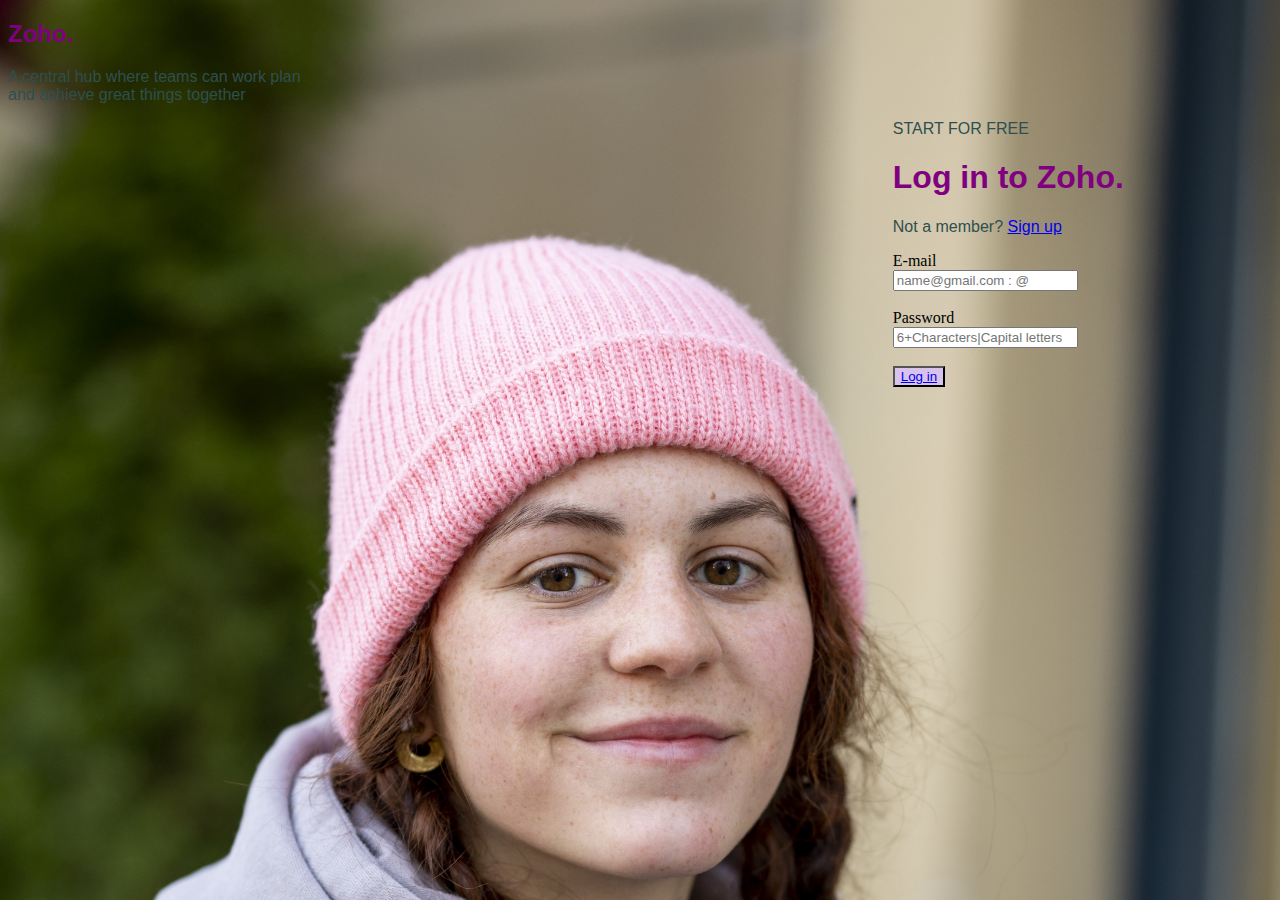
==== loginform.html @ 5eabdaeb "forms" ====
<!DOCTYPE html>
<html lang="en">
<head>
    <meta charset="UTF-8">
    <meta http-equiv="X-UA-Compatible" content="IE=edge">
    <meta name="viewport" content="width=device-width, initial-scale=1.0">
    <title>Document</title>
    <style>
        .loginform{
            color:purple;
            margin-left: 70%;
            
            
        }
        body{background-image:url(images/splash.jpg) ;
            background-repeat: no-repeat;
            background-size: 100%;
        
        }
        .header{
            color: purple; 
            font-family: Arial,sans-serif;  
        }
        p{
            font-family: Arial,sans-serif;
            color:darkslategrey;
        }
        .head{
            font-family: Arial,sans-serif;
        }

        #button{
            color: black;
            background-color: rgb(216, 195, 236);
        }
        label{
            color: black;
        }
    
        
    </style>

</head>
<body>
    <h2 class="header">Zoho.</h2>
    <p>A central hub where teams can work plan <br> and achieve great things together</p>
    <form class="loginform">
        <p>START FOR FREE</p> 
       <h1 class="head">Log in to Zoho.</h1>
       <p>Not a member? <a href="index.html">Sign up</a>
       </p>
       <label>E-mail</label>
       <br/>
       <input type="email" placeholder="name@gmail.com : &commat;"/>
       <br/>
       <br/>
       <label>Password</label>
       <br/>
       <input type="password" placeholder="6+Characters|Capital letters"/>
       <br/>
       <br/>
       <button type="button" id="button"><a href="tables.html">Log in</a></button>

    </form>
</body>
</html>
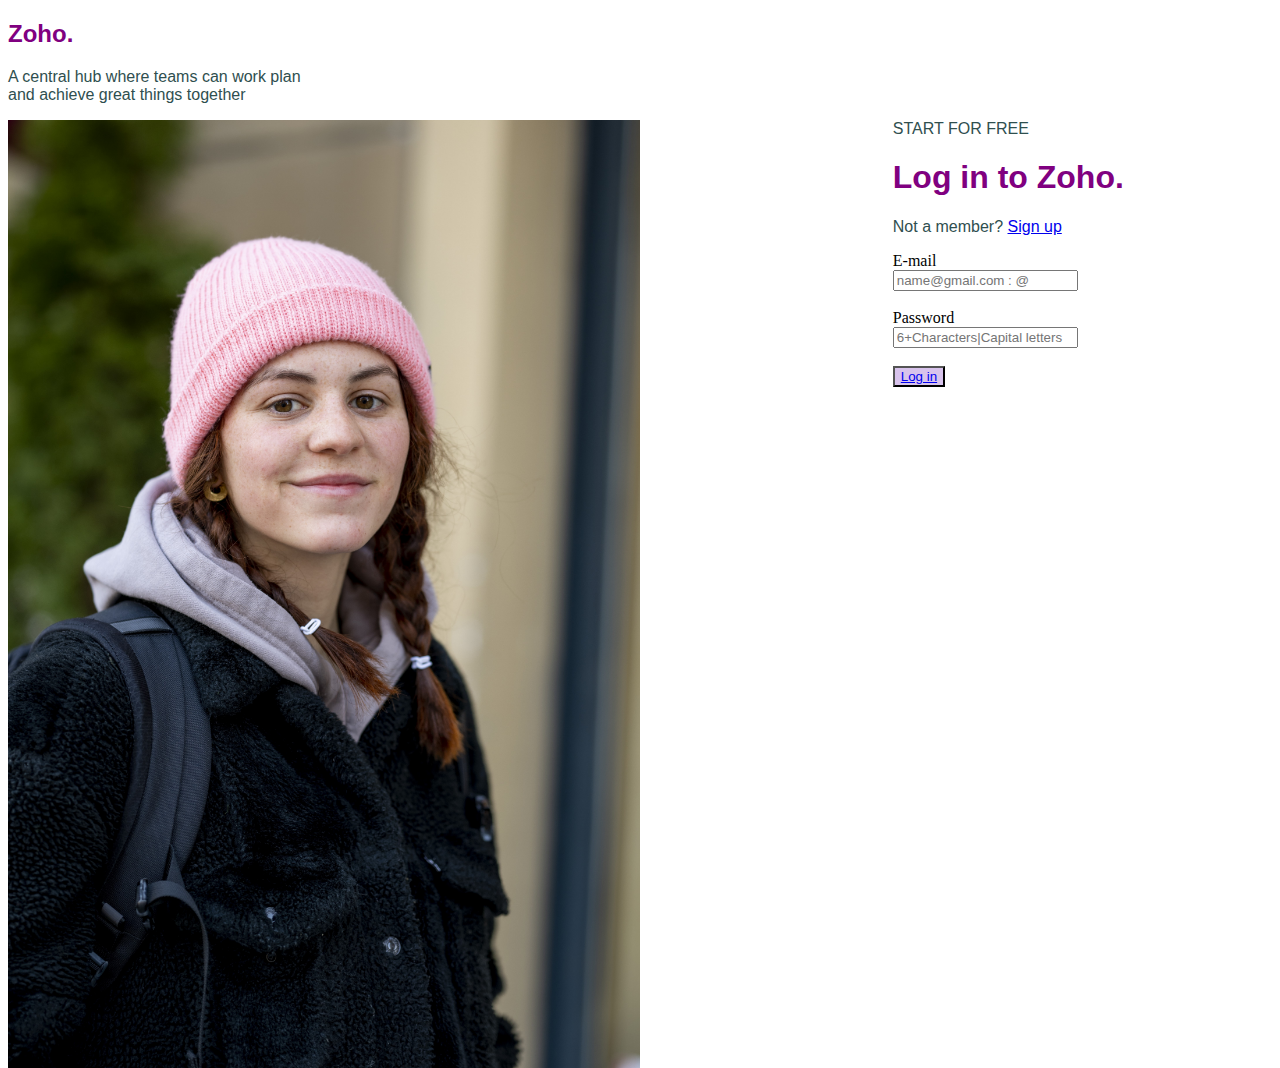
==== commit 32caf319: "forms" ====
--- a/loginform.html
+++ b/loginform.html
@@ -9,22 +9,18 @@
         .loginform{
             color:purple;
             margin-left: 70%;
-            
-            
         }
-        body{background-image:url(images/splash.jpg) ;
-            background-repeat: no-repeat;
-            background-size: 100%;
-        
-        }
+    
         .header{
             color: purple; 
             font-family: Arial,sans-serif;  
         }
+
         p{
             font-family: Arial,sans-serif;
             color:darkslategrey;
         }
+
         .head{
             font-family: Arial,sans-serif;
         }
@@ -36,6 +32,13 @@
         label{
             color: black;
         }
+        
+        #img{
+            float: left;
+            width: 50%;
+            height: fit-content;
+        }
+
     
         
     </style>
@@ -44,6 +47,7 @@
 <body>
     <h2 class="header">Zoho.</h2>
     <p>A central hub where teams can work plan <br> and achieve great things together</p>
+    <img id="img" src="images/splash.jpg" alt="Zoho">
     <form class="loginform">
         <p>START FOR FREE</p> 
        <h1 class="head">Log in to Zoho.</h1>
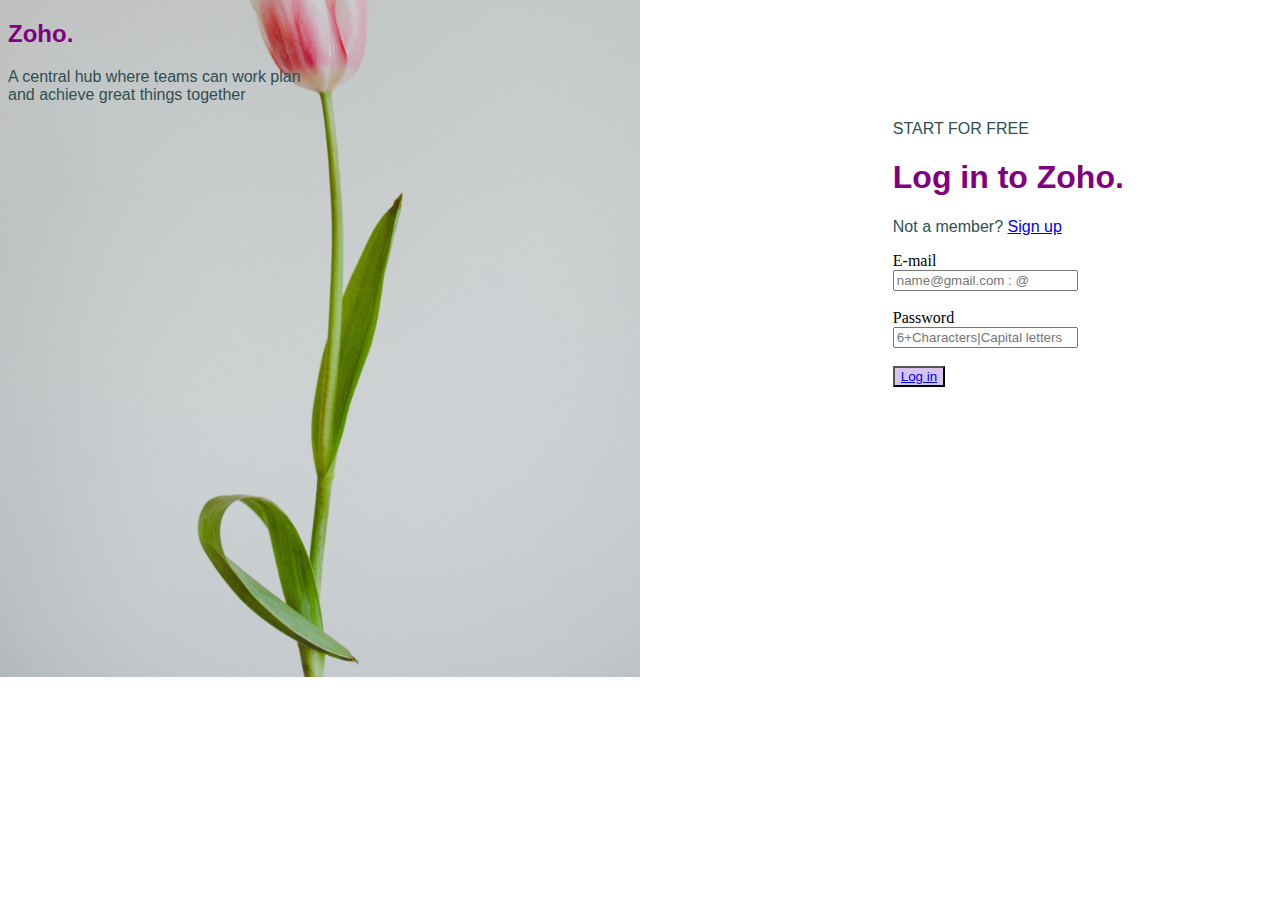
==== commit 35214169: "forms" ====
--- a/loginform.html
+++ b/loginform.html
@@ -4,7 +4,7 @@
     <meta charset="UTF-8">
     <meta http-equiv="X-UA-Compatible" content="IE=edge">
     <meta name="viewport" content="width=device-width, initial-scale=1.0">
-    <title>Document</title>
+    <title>Login to Zoho</title>
     <style>
         .loginform{
             color:purple;
@@ -32,11 +32,18 @@
         label{
             color: black;
         }
-        
+
         #img{
             float: left;
             width: 50%;
             height: fit-content;
+        }
+        .mydiv{
+            background-image: url("images/tulip.jpg") ;
+            background-repeat: no-repeat;
+            background-position: left;
+            background-size: 50%; 
+
         }
 
     
@@ -44,10 +51,10 @@
     </style>
 
 </head>
-<body>
+<body class="mydiv">
     <h2 class="header">Zoho.</h2>
     <p>A central hub where teams can work plan <br> and achieve great things together</p>
-    <img id="img" src="images/splash.jpg" alt="Zoho">
+    <!-- <img id="img" src="images/splash.jpg" alt="Zoho"> -->
     <form class="loginform">
         <p>START FOR FREE</p> 
        <h1 class="head">Log in to Zoho.</h1>
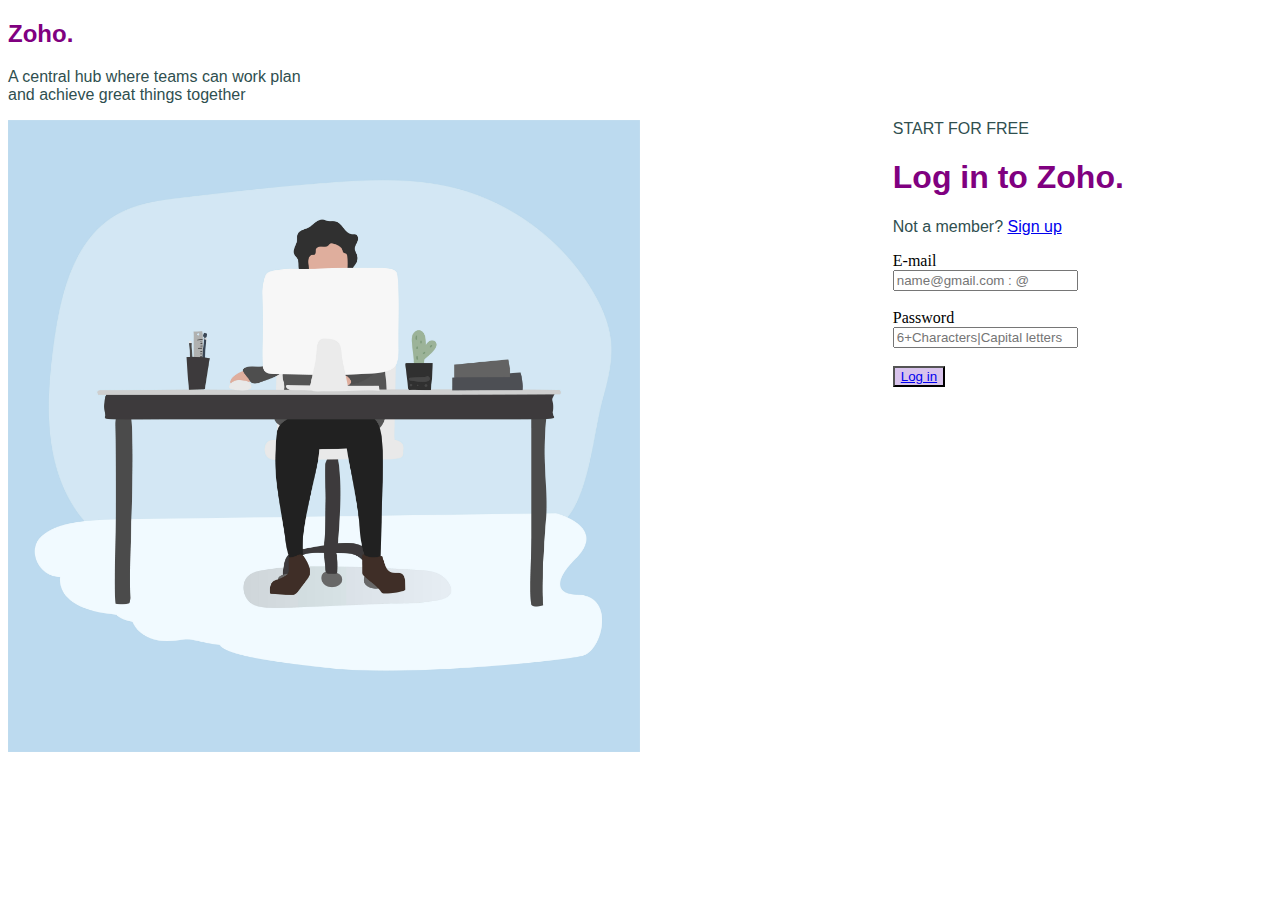
==== commit 2b78d393: "forms" ====
--- a/loginform.html
+++ b/loginform.html
@@ -5,56 +5,15 @@
     <meta http-equiv="X-UA-Compatible" content="IE=edge">
     <meta name="viewport" content="width=device-width, initial-scale=1.0">
     <title>Login to Zoho</title>
-    <style>
-        .loginform{
-            color:purple;
-            margin-left: 70%;
-        }
-    
-        .header{
-            color: purple; 
-            font-family: Arial,sans-serif;  
-        }
-
-        p{
-            font-family: Arial,sans-serif;
-            color:darkslategrey;
-        }
-
-        .head{
-            font-family: Arial,sans-serif;
-        }
-
-        #button{
-            color: black;
-            background-color: rgb(216, 195, 236);
-        }
-        label{
-            color: black;
-        }
-
-        #img{
-            float: left;
-            width: 50%;
-            height: fit-content;
-        }
-        .mydiv{
-            background-image: url("images/tulip.jpg") ;
-            background-repeat: no-repeat;
-            background-position: left;
-            background-size: 50%; 
-
-        }
-
-    
-        
-    </style>
+    <link rel="stylesheet" href="login.css">
 
 </head>
 <body class="mydiv">
     <h2 class="header">Zoho.</h2>
     <p>A central hub where teams can work plan <br> and achieve great things together</p>
-    <!-- <img id="img" src="images/splash.jpg" alt="Zoho"> -->
+
+    <div class="div">
+    <img id="img" src="images/blck.jpg" alt="Zoho">
     <form class="loginform">
         <p>START FOR FREE</p> 
        <h1 class="head">Log in to Zoho.</h1>
@@ -71,6 +30,7 @@
        <br/>
        <br/>
        <button type="button" id="button"><a href="tables.html">Log in</a></button>
+    </div>
 
     </form>
 </body>
--- a/login.css
+++ b/login.css
@@ -0,0 +1,42 @@
+.loginform{
+    color:purple;
+    margin-left: 70%;
+}
+
+.header{
+    color: purple; 
+    font-family: Arial,sans-serif;  
+}
+
+p{
+    font-family: Arial,sans-serif;
+    color:darkslategrey;
+}
+
+.head{
+    font-family: Arial,sans-serif;
+}
+
+#button{
+    color: black;
+    background-color: rgb(216, 195, 236);
+}
+label{
+    color: black;
+}
+
+#img{
+    float: left;
+    width: 50%;
+    height: fit-content;
+}
+/* .mydiv{
+    background-image: url("images/tulip.jpg") ;
+    background-repeat: no-repeat;
+    background-position: left;
+    background-size: 50%;  }*/
+.div{
+    
+
+}
+
